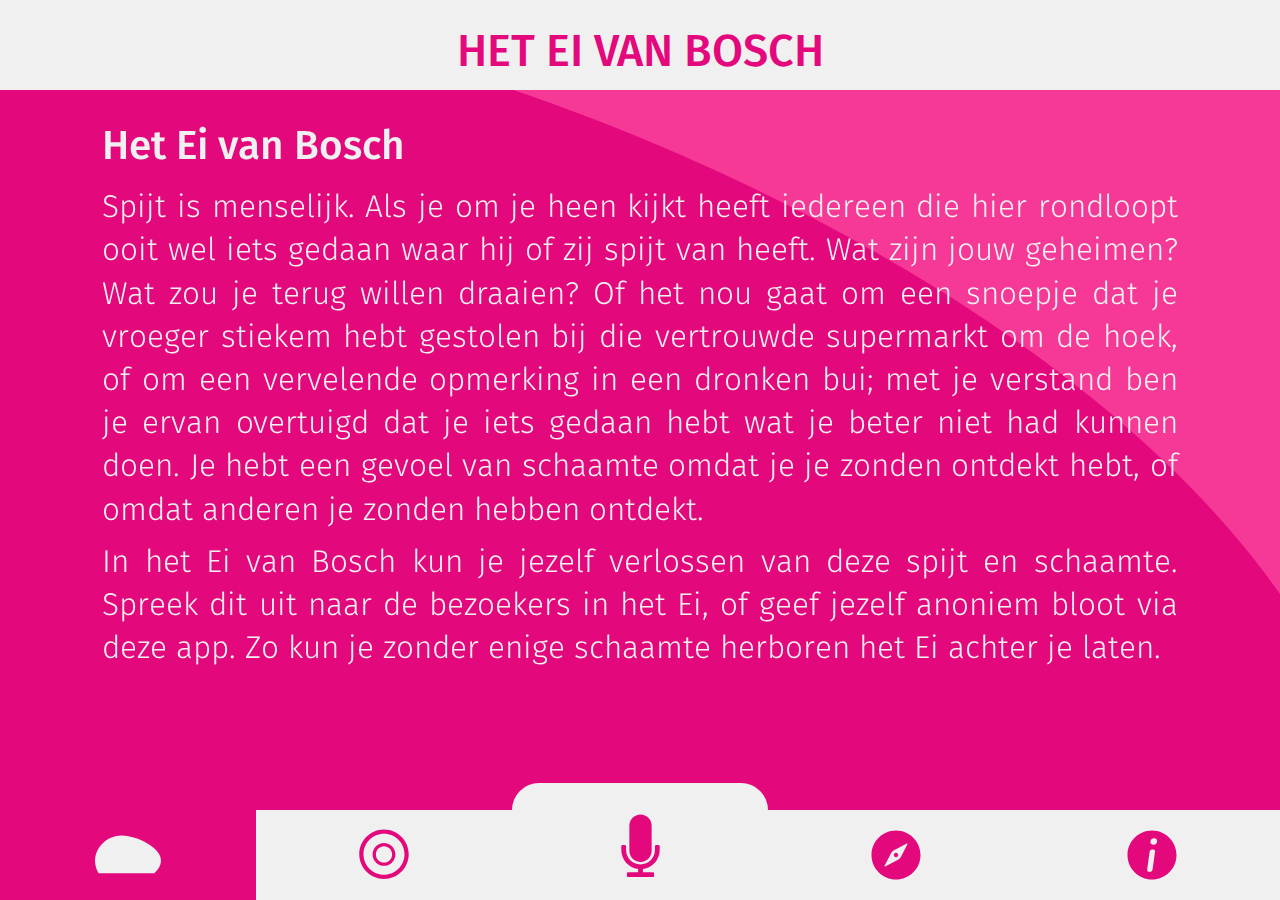
==== index.html @ fee2be6f "Versie 1.0.1 klaar" ====
<!DOCTYPE html>
<html lang="nl">
	<head>
		<title>HET EI VAN BOSCH</title>
		<meta charset="UTF-8" />
		<meta name="viewport" content="user-scalable=no, initial-scale=1, maximum-scale=1, minimum-scale=1" />
		<link rel="stylesheet" href="css/heteivanbosch.css">
		<script src="js/jquery-1.11.1.min.js"></script>
		<script src="phonegap.js"></script>
		<script src="js/heteivanbosch.js"></script>
		<script src="js/audiorecord.js"></script>
	</head>
	<body>

		<div id="background"></div>

		<header class="titel">
			<h1>HET EI VAN BOSCH</h1>
		</header>

<!-- section 1 Ei-->
		<section class="show" id="pagina1">
			<h2>Het Ei van Bosch</h2>
			<p class="just">
				Spijt is menselijk. Als je om je heen kijkt heeft iedereen die hier rondloopt ooit wel iets gedaan waar hij of zij spijt van heeft. Wat zijn jouw geheimen? Wat zou je terug willen draaien? Of het nou gaat om een snoepje dat je vroeger stiekem hebt gestolen bij die vertrouwde supermarkt om de hoek, of  om een vervelende opmerking in een dronken bui; met je verstand ben je ervan overtuigd dat je iets gedaan hebt wat je beter niet had kunnen doen. Je hebt een gevoel van schaamte omdat je je zonden ontdekt hebt, of omdat anderen je zonden hebben ontdekt.
			</p>
			<p class="just">
				In het Ei van Bosch kun je jezelf verlossen van deze spijt en schaamte. Spreek dit uit naar de bezoekers in het Ei, of geef jezelf anoniem bloot via deze app. Zo kun je zonder enige schaamte herboren het Ei achter je laten.
			</p>
		</section>

<!-- section 2 Shine -->
		<section class="hide" id="pagina2">
			<h2>Shine Festival</h2>
			<p class="just">
				Het Ei van Bosch staat oorspronkelijk op een schildersdoek van Jheronimus Bosch. Met het jaar van Bosch in 2016 in het vooruitzicht heeft het Shine festival zich laten inspireren door dit doek:</p>
			<p class="center"><i>"De Tuin der Lusten"</i></p>
			<p class="center"><img src="img/shine/detuinderlusten.jpg" alt="De tuin der lusten"/></p>
			<p class="center">Het Shine Bosch Arts Festival<br>van 7 t/m 17 mei 2015<br>in Den Bosch</p>
		</section>

<!-- section 3 Mic -->
		<section class="hide" id="pagina3">
			<p class="center">
				Spreek hier geheel anoniem uw biecht in.
			</p>
			<div id="btnStart" class="up"></div>
			<p class="center" id="seconds">
				00:00
			</p>
			<div id="btnPlay" class="up"></div>
			<div id="btnSend" class="up"></div>
		</section>

<!-- section 4 Kompas -->
		<section class="hide" id="pagina4">
			<p class="center">
				Volg de richting naar het Ei om uw zonde volledig ongedaan te maken.
			</p>
			<div>
				<img id="kompas" src="img/kompas/kompas.svg" alt="Kompas">
				<img id="weizer" src="img/kompas/weizer.svg" alt="Volg de weizer">
				<p id="afstand">afstand</p>
			</div>
			<!-- Volgende is niet nodig, alleen voor testdoeleinden -->
			<p id="info"><span id="geo"></span><br><span id="com"></span></p>
		</section>

<!-- section 5 Colofon -->
		<section class="hide" id="pagina5">
			<h2>Colofon</h2>
			<p>
				<h3>Studenten<img src="img/colofon/logocmd.svg" alt="CMD"/></h3>
				<ul>
					<li>Lucy Lin</li>
					<li>Luuk Marschalk</li>
					<li>Boudewijn Naaijkens</li>
					<li>Jeanic Smits</li>
					<li>Marit Welsing</li>
				</ul>
				<h3>Docenten<img src="img/colofon/logoavans.svg" alt="Avans"/></h3>
				<ul>
					<li>Peter Hoens</li>
					<li>Bertus Rosier</li>
					<li>Frans van Seggelen</li>
					<li>Robert de Vaan</li>
					<li>Martijn Schuurmans</li>
					<li>Stijn Smulders</li>
					<li>Patty de Vaan-Verboord</li>
				</ul>
				<h3>Contact</h3>
				<ul>
					<li><a href="mailto:heteivanbosch@gmail.com">heteivanbosch@gmail.com</a></li>
				</ul>
				<h3>Het Ei is mede mogelijk gemaakt door:</h3>
				<ul>
					<li>Shine<img src="img/colofon/logoshine.png" alt="shine"/><br>Bosch Arts<br>Festival</li>
				</ul>
				<ul>
					<li>Jeroen Bosch 500<img src="img/colofon/logojb500.png" alt="shine"/></li>
				</ul>
			</p>
		</section>

<!-- buttons -->
		<nav>
			<div class="down" id="btnEi"></div>
			<div class="up" id="btnShine"></div>
			<div id="micwrap">
				<div class="up" id="btnMic"></div>
			</div>
			<div class="up" id="btnKompas"></div>
			<div class="up" id="btnColofon"></div>
		</nav>
	</body>
</html>
---- css/heteivanbosch.css ----
/* 
	#e4087d - kleur
	#f63996 - kleur (licht)
	#f0f0f0 - wit
*/

/* Algemene style elementen -------------------------------------------------*/
@font-face {font-family: "Fira Sans"; src: url("../fonts/FiraSans-Light.ttf"); font-weight: 300;}
@font-face {font-family: "Fira Sans"; src: url("../fonts/FiraSans-Medium.ttf"); font-weight: 500;}

* {
	margin: 0;
	padding: 0;
	border-width: 0;
	border-style: none;
	font-family: "Fira Sans";
	font-size: 3.5vh;
	font-weight: 300;
	line-height: 4.8vh;
	color: #f0f0f0;
	user-select: none;
	-webkit-user-select: none;
	touch-callout: none;
	-webkit-touch-callout: none;
	user-drag: none;
	-webkit-user-drag: none;
}

html, body {
	height: 100%;
	background-color: #f63996;
}

#background {
	background-image: url("../img/achtergrond.svg");
	background-size: 100%;
	background-repeat: no-repeat;
	position: fixed;
	width: 350vmin;   /*  300vw */
	height: 200vmin;  /*  172vw */
	left: -150vmin;   /* -120vw */
	bottom: 0;
}

header {
	position: fixed;
	width: 100vw;
	height: 10vh;
	background-color: #f0f0f0;
}

h1 {
	font-size: 5vh;
	font-weight: 500;
	text-align: center;
	color: #e4087d;
	padding-top: 3.5vh;
}

h2 {
	font-weight: 500;
	font-size: 4.5vh;
	margin-bottom: 2vh;
}

h3 {
	font-weight: 500;
	font-size: 3.5vh;
}

section {
	padding: 2vh 8vw;
	position: fixed;
	top: 12vh;
	bottom: 13vh;
	width: 84vw;
	overflow-y: auto;
}

p {
	margin-bottom: 1vh;
}
.just {
	text-align: justify;
}
.center {
	text-align: center;
}

nav {
	position: fixed;
	bottom: 0;
	width: 100vw;
	height: 13vh;
}

nav>div {
	position: fixed;
	bottom: 0;
	height: 10vh;
	width: 20vw;
	background-color: #f0f0f0;
	background-size: 10vh;
	background-repeat: no-repeat;
	background-position: center;
}

#btnEi {background-image: url("../img/nav/up_ei.svg"); left: 0vw;}
#btnEi.down {background-image: url("../img/nav/down_ei.svg");}
#btnShine {background-image: url("../img/nav/up_shine.svg"); left: 20vw;}
#btnShine.down {background-image: url("../img/nav/down_shine.svg");}
#micwrap {
	left: 40vw;
	height: 13vh;
	background-color: #f0f0f0;
	border-top-left-radius: 3vh;
	border-top-right-radius: 3vh;
}
#btnMic {
	position: absolute;
	top:1vh;left:1vh;right:1vh;bottom:0;
	border-top-left-radius: 2vh;
	border-top-right-radius: 2vh;
	background-image: url("../img/nav/up_mic.svg"); 
	background-size: 13vh;
	background-repeat: no-repeat;
	background-position: center;
}
#btnMic.down {background-image: url("../img/nav/down_mic.svg");}
#btnKompas {background-image: url("../img/nav/up_kompas.svg"); left: 60vw;}
#btnKompas.down {background-image: url("../img/nav/down_kompas.svg");}
#btnColofon {background-image: url("../img/nav/up_colofon.svg"); left: 80vw;}
#btnColofon.down {background-image: url("../img/nav/down_colofon.svg");}

nav .down {background-color: #e4087d;}
nav .up   {background-color: #f0f0f0;}

.show {display: block;}
.hide {display: none;}

/* Pagina 2: Shine ----------------------------------------------------------*/
#pagina2 img {
	width: 84vw;
}

/* Pagina 3: recording ------------------------------------------------------*/
#btnStart {
	width: 50vmin;
	height: 50vmin;
	background-size: 50vmin;
	background-repeat: no-repeat;
	background-position: center;
	margin: 3vh auto;
	background-image: url("../img/record/up_record.svg");
}
#btnStart.down {
	background-image: url("../img/record/down_pause.svg");
}
#btnStart.not {
	background-image: url("../img/record/not_record.svg");
}

#seconds {
	font-size: 6vh;
}

#btnPlay, #btnSend {
	width: 20vmin;
	height: 20vmin;
	background-size: 20vmin;
	background-repeat: no-repeat;
	background-position: center;
}
#btnPlay {
	float: left;
	background-image: url("../img/record/up_play.svg");
}
#btnPlay.down {
	background-image: url("../img/record/down_pause.svg");
}
#btnPlay.not {
	background-image: url("../img/record/not_play.svg");
}
#btnSend {
	float: right;
	background-image: url("../img/record/up_send.svg");
}
#btnSend.down {
	background-image: url("../img/record/down_send.svg");
}
#btnSend.not {
	background-image: url("../img/record/not_send.svg");
}

/* Pagina 4: weizer ---------------------------------------------------------*/
#pagina4 div {
	position: relative;
	height: 50vmin;
	margin: 3vh auto;
	text-align: center;
}
#pagina4 img {
	position: absolute;
	width: 50vmin;
	height: 50vmin;
	top: 0;
	left: 42vw;
	margin-left: -25vmin;
}
#afstand {
	position: absolute;
	width: 84vw;
	top: 23vmin;
	color: #f63996;
	font-size: 3vh;
}
#pagina4 #info {
	text-align: left;
}

/* Pagina 5: colofon --------------------------------------------------------*/
h3 img {
	display: inline-block;
	float: right;
	width: 40vmin;
}
li img {
	display: inline-block;
	float: right;
	width: 20vmin;
}
ul {
	list-style: none;
	margin-bottom: 4vh;
}

li {
	font-size: 3.5vh;
/*	margin-bottom: 1vh;*/
	margin-left: 3vw;
}
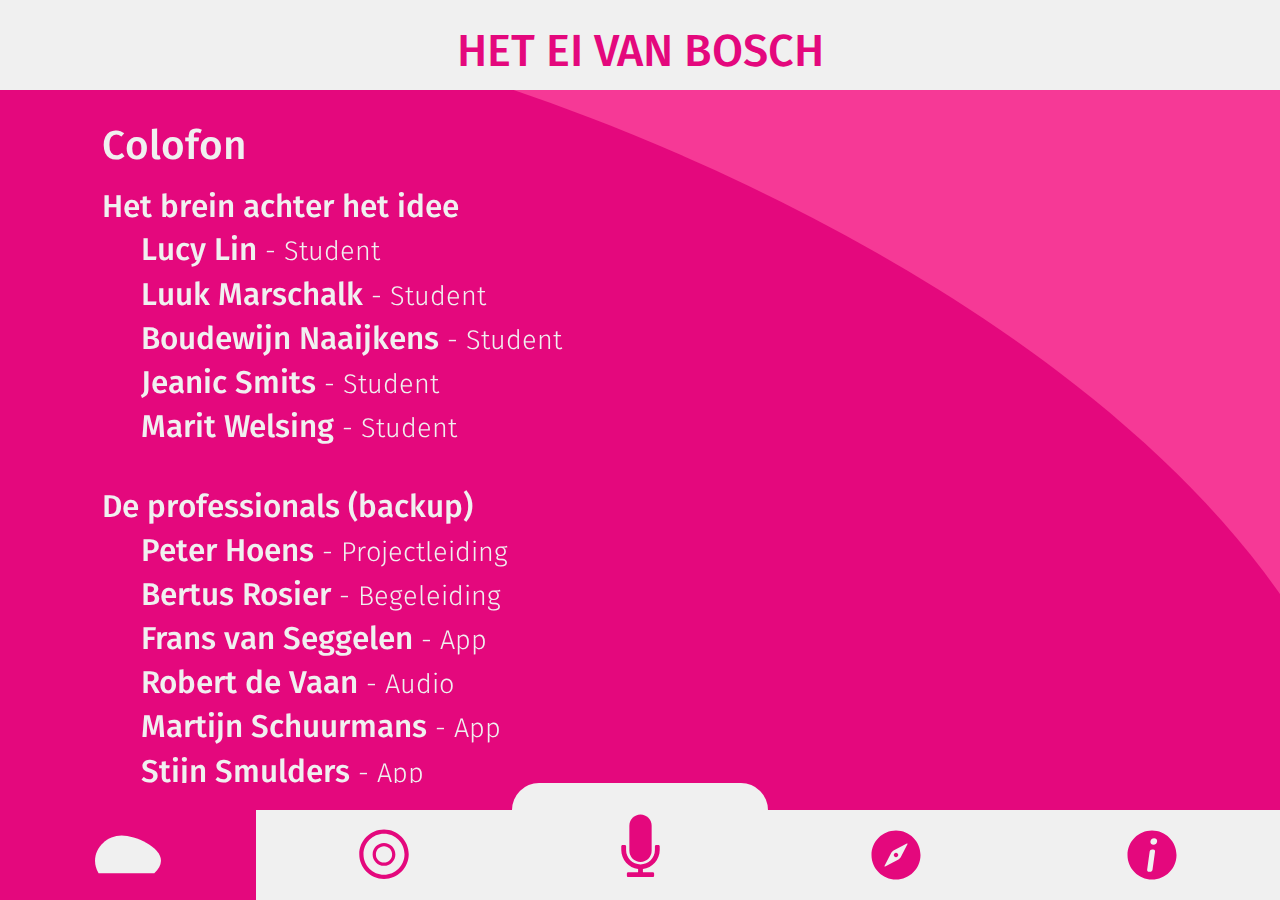
==== commit 076e6ad2: "Colofon aangepast" ====
--- a/index.html
+++ b/index.html
@@ -19,7 +19,7 @@
 		</header>
 
 <!-- section 1 Ei-->
-		<section class="show" id="pagina1">
+		<section class="hide" id="pagina1">
 			<h2>Het Ei van Bosch</h2>
 			<p class="just">
 				Spijt is menselijk. Als je om je heen kijkt heeft iedereen die hier rondloopt ooit wel iets gedaan waar hij of zij spijt van heeft. Wat zijn jouw geheimen? Wat zou je terug willen draaien? Of het nou gaat om een snoepje dat je vroeger stiekem hebt gestolen bij die vertrouwde supermarkt om de hoek, of  om een vervelende opmerking in een dronken bui; met je verstand ben je ervan overtuigd dat je iets gedaan hebt wat je beter niet had kunnen doen. Je hebt een gevoel van schaamte omdat je je zonden ontdekt hebt, of omdat anderen je zonden hebben ontdekt.
@@ -67,37 +67,35 @@
 		</section>
 
 <!-- section 5 Colofon -->
-		<section class="hide" id="pagina5">
+		<section class="show" id="pagina5">
 			<h2>Colofon</h2>
 			<p>
-				<h3>Studenten<img src="img/colofon/logocmd.svg" alt="CMD"/></h3>
+				<h3>Het brein achter het idee</h3>
 				<ul>
-					<li>Lucy Lin</li>
-					<li>Luuk Marschalk</li>
-					<li>Boudewijn Naaijkens</li>
-					<li>Jeanic Smits</li>
-					<li>Marit Welsing</li>
+					<li><span>Lucy Lin</span> - Student</li>
+					<li><span>Luuk Marschalk</span> - Student</li>
+					<li><span>Boudewijn Naaijkens</span> - Student</li>
+					<li><span>Jeanic Smits</span> - Student</li>
+					<li><span>Marit Welsing</span> - Student</li>
 				</ul>
-				<h3>Docenten<img src="img/colofon/logoavans.svg" alt="Avans"/></h3>
+				<h3>De professionals (backup)</h3>
 				<ul>
-					<li>Peter Hoens</li>
-					<li>Bertus Rosier</li>
-					<li>Frans van Seggelen</li>
-					<li>Robert de Vaan</li>
-					<li>Martijn Schuurmans</li>
-					<li>Stijn Smulders</li>
-					<li>Patty de Vaan-Verboord</li>
+					<li><span>Peter Hoens</span> - Projectleiding</li>
+					<li><span>Bertus Rosier</span> - Begeleiding</li>
+					<li><span>Frans van Seggelen</span> - App</li>
+					<li><span>Robert de Vaan</span> - Audio</li>
+					<li><span>Martijn Schuurmans</span> - App</li>
+					<li><span>Stijn Smulders</span> - App</li>
+					<li><span>Selwyn Hoeks</span> - Sound design</li>
+					<li><span>Patty de Vaan-Verboord</span> - Communicatie</li>
 				</ul>
 				<h3>Contact</h3>
 				<ul>
 					<li><a href="mailto:heteivanbosch@gmail.com">heteivanbosch@gmail.com</a></li>
 				</ul>
-				<h3>Het Ei is mede mogelijk gemaakt door:</h3>
+				<h3>Mede mogelijk gemaakt door:</h3>
 				<ul>
-					<li>Shine<img src="img/colofon/logoshine.png" alt="shine"/><br>Bosch Arts<br>Festival</li>
-				</ul>
-				<ul>
-					<li>Jeroen Bosch 500<img src="img/colofon/logojb500.png" alt="shine"/></li>
+					<img src="img/colofon/logos.png" alt="Logos"/>
 				</ul>
 			</p>
 		</section>
--- a/css/heteivanbosch.css
+++ b/css/heteivanbosch.css
@@ -219,23 +219,20 @@
 }
 
 /* Pagina 5: colofon --------------------------------------------------------*/
-h3 img {
-	display: inline-block;
-	float: right;
-	width: 40vmin;
-}
-li img {
-	display: inline-block;
-	float: right;
-	width: 20vmin;
-}
 ul {
 	list-style: none;
 	margin-bottom: 4vh;
 }
 
 li {
-	font-size: 3.5vh;
+	font-size: 3vh;
 /*	margin-bottom: 1vh;*/
 	margin-left: 3vw;
 }
+#pagina5 img {
+	width: 84vmin;
+	margin-top: 4vh;
+}
+#pagina5 span{
+	font-weight: 500;
+}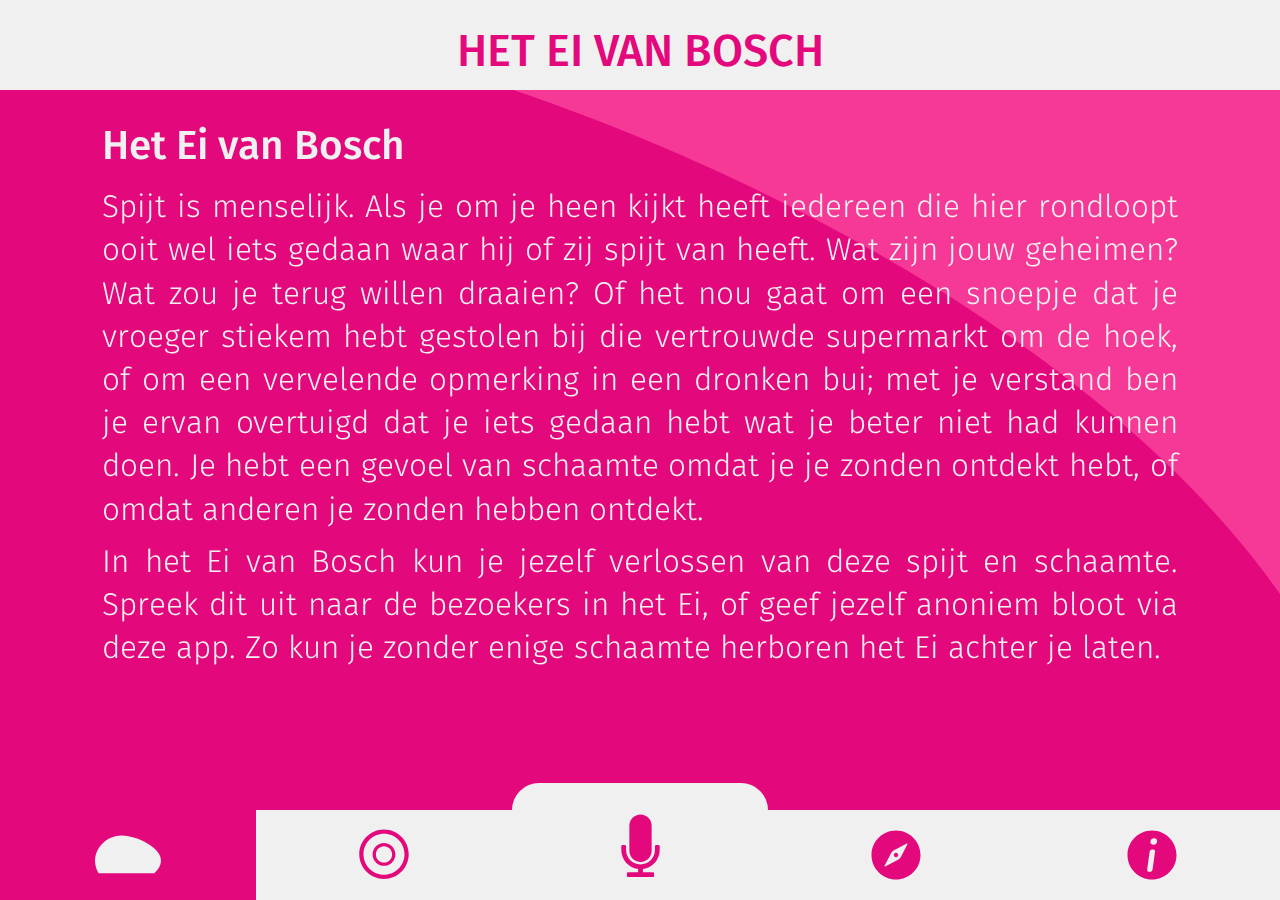
==== commit 8fe076fa: "Wel op pag1 beginnen" ====
--- a/index.html
+++ b/index.html
@@ -19,7 +19,7 @@
 		</header>
 
 <!-- section 1 Ei-->
-		<section class="hide" id="pagina1">
+		<section class="show" id="pagina1">
 			<h2>Het Ei van Bosch</h2>
 			<p class="just">
 				Spijt is menselijk. Als je om je heen kijkt heeft iedereen die hier rondloopt ooit wel iets gedaan waar hij of zij spijt van heeft. Wat zijn jouw geheimen? Wat zou je terug willen draaien? Of het nou gaat om een snoepje dat je vroeger stiekem hebt gestolen bij die vertrouwde supermarkt om de hoek, of  om een vervelende opmerking in een dronken bui; met je verstand ben je ervan overtuigd dat je iets gedaan hebt wat je beter niet had kunnen doen. Je hebt een gevoel van schaamte omdat je je zonden ontdekt hebt, of omdat anderen je zonden hebben ontdekt.
@@ -67,7 +67,7 @@
 		</section>
 
 <!-- section 5 Colofon -->
-		<section class="show" id="pagina5">
+		<section class="hide" id="pagina5">
 			<h2>Colofon</h2>
 			<p>
 				<h3>Het brein achter het idee</h3>
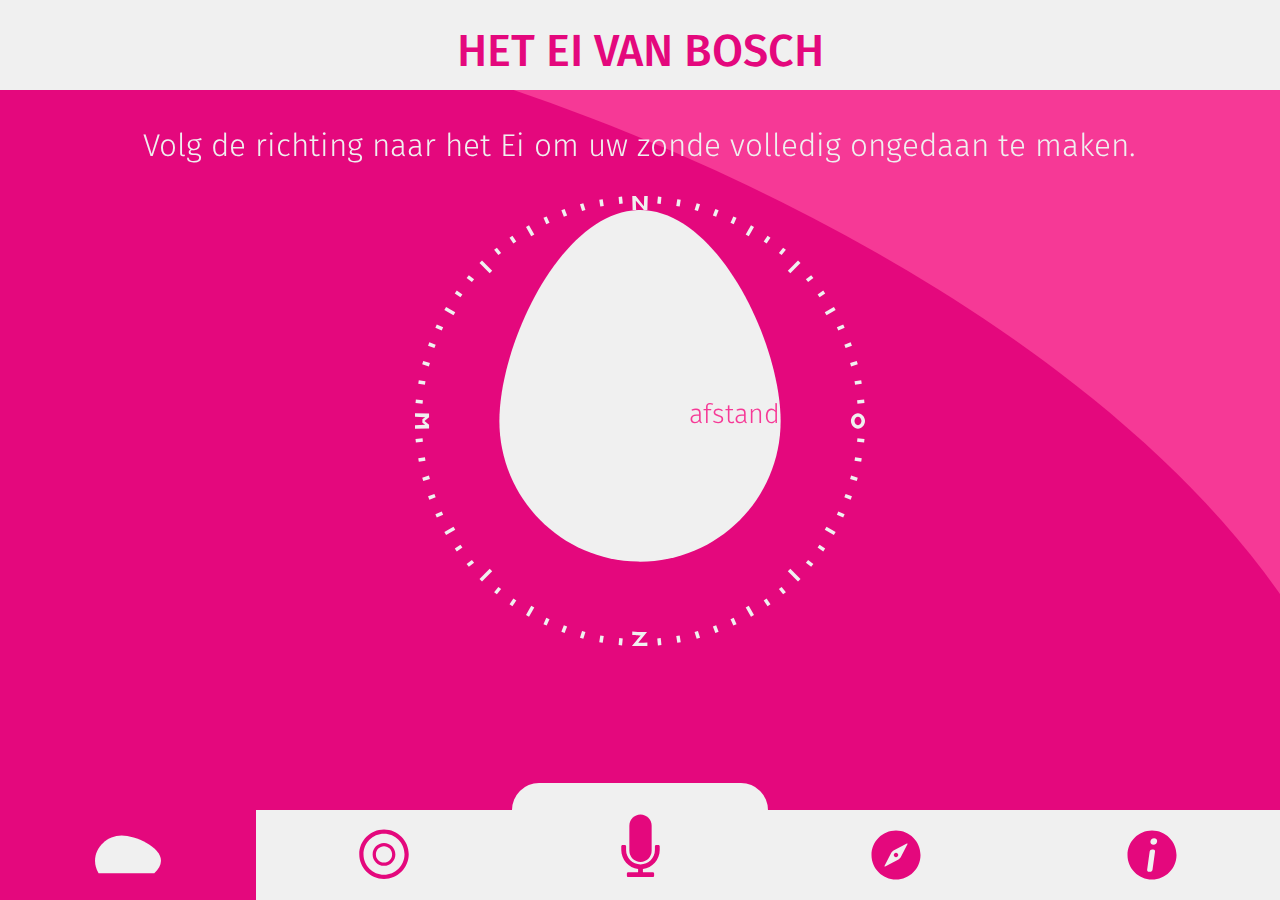
==== commit ff5e35b9: "weizer meer IN kompas gehangen" ====
--- a/index.html
+++ b/index.html
@@ -19,7 +19,7 @@
 		</header>
 
 <!-- section 1 Ei-->
-		<section class="show" id="pagina1">
+		<section class="hide" id="pagina1">
 			<h2>Het Ei van Bosch</h2>
 			<p class="just">
 				Spijt is menselijk. Als je om je heen kijkt heeft iedereen die hier rondloopt ooit wel iets gedaan waar hij of zij spijt van heeft. Wat zijn jouw geheimen? Wat zou je terug willen draaien? Of het nou gaat om een snoepje dat je vroeger stiekem hebt gestolen bij die vertrouwde supermarkt om de hoek, of  om een vervelende opmerking in een dronken bui; met je verstand ben je ervan overtuigd dat je iets gedaan hebt wat je beter niet had kunnen doen. Je hebt een gevoel van schaamte omdat je je zonden ontdekt hebt, of omdat anderen je zonden hebben ontdekt.
@@ -53,13 +53,14 @@
 		</section>
 
 <!-- section 4 Kompas -->
-		<section class="hide" id="pagina4">
+		<section class="show" id="pagina4">
 			<p class="center">
 				Volg de richting naar het Ei om uw zonde volledig ongedaan te maken.
 			</p>
-			<div>
-				<img id="kompas" src="img/kompas/kompas.svg" alt="Kompas">
-				<img id="weizer" src="img/kompas/weizer.svg" alt="Volg de weizer">
+			<div id="pag4wrap">
+				<div id="kompas">
+					<div id="weizer"></div>
+				</div>
 				<p id="afstand">afstand</p>
 			</div>
 			<!-- Volgende is niet nodig, alleen voor testdoeleinden -->
@@ -78,16 +79,21 @@
 					<li><span>Jeanic Smits</span> - Student</li>
 					<li><span>Marit Welsing</span> - Student</li>
 				</ul>
-				<h3>De professionals (backup)</h3>
+				<h3>Professionele ondersteuning</h3>
 				<ul>
 					<li><span>Peter Hoens</span> - Projectleiding</li>
 					<li><span>Bertus Rosier</span> - Begeleiding</li>
+					<li><span>Linda Schouten</span> - Blokcoördinator</li>
 					<li><span>Frans van Seggelen</span> - App</li>
 					<li><span>Robert de Vaan</span> - Audio</li>
 					<li><span>Martijn Schuurmans</span> - App</li>
 					<li><span>Stijn Smulders</span> - App</li>
+					<li><span>Paul Wagener</span> - App stores</li>
 					<li><span>Selwyn Hoeks</span> - Sound design</li>
 					<li><span>Patty de Vaan-Verboord</span> - Communicatie</li>
+					<li><span>Yorick Poortvliet</span> - DMX</li>
+					<li><span>Frans Schapendonk</span> - Metaalconstructie</li>
+					<li><span>Robbert Vulders</span> - Metaalconstructie</li>
 				</ul>
 				<h3>Contact</h3>
 				<ul>
--- a/css/heteivanbosch.css
+++ b/css/heteivanbosch.css
@@ -193,26 +193,31 @@
 }
 
 /* Pagina 4: weizer ---------------------------------------------------------*/
-#pagina4 div {
+#pag4wrap {
 	position: relative;
 	height: 50vmin;
+	width: 50vmin;
 	margin: 3vh auto;
-	text-align: center;
-}
-#pagina4 img {
-	position: absolute;
-	width: 50vmin;
-	height: 50vmin;
-	top: 0;
-	left: 42vw;
-	margin-left: -25vmin;
+}
+#kompas {
+	position: absolute;
+	height: 50vmin;
+	width: 50vmin;
+	background-image: url("../img/kompas/kompas.svg");
+}
+#weizer {
+	position: absolute;
+	height: 50vmin;
+	width: 50vmin;
+	background-image: url("../img/kompas/weizer.svg");
 }
 #afstand {
 	position: absolute;
-	width: 84vw;
-	top: 23vmin;
+	width: 50vw;
+	top: 22vmin;
 	color: #f63996;
 	font-size: 3vh;
+	text-align: center;
 }
 #pagina4 #info {
 	text-align: left;
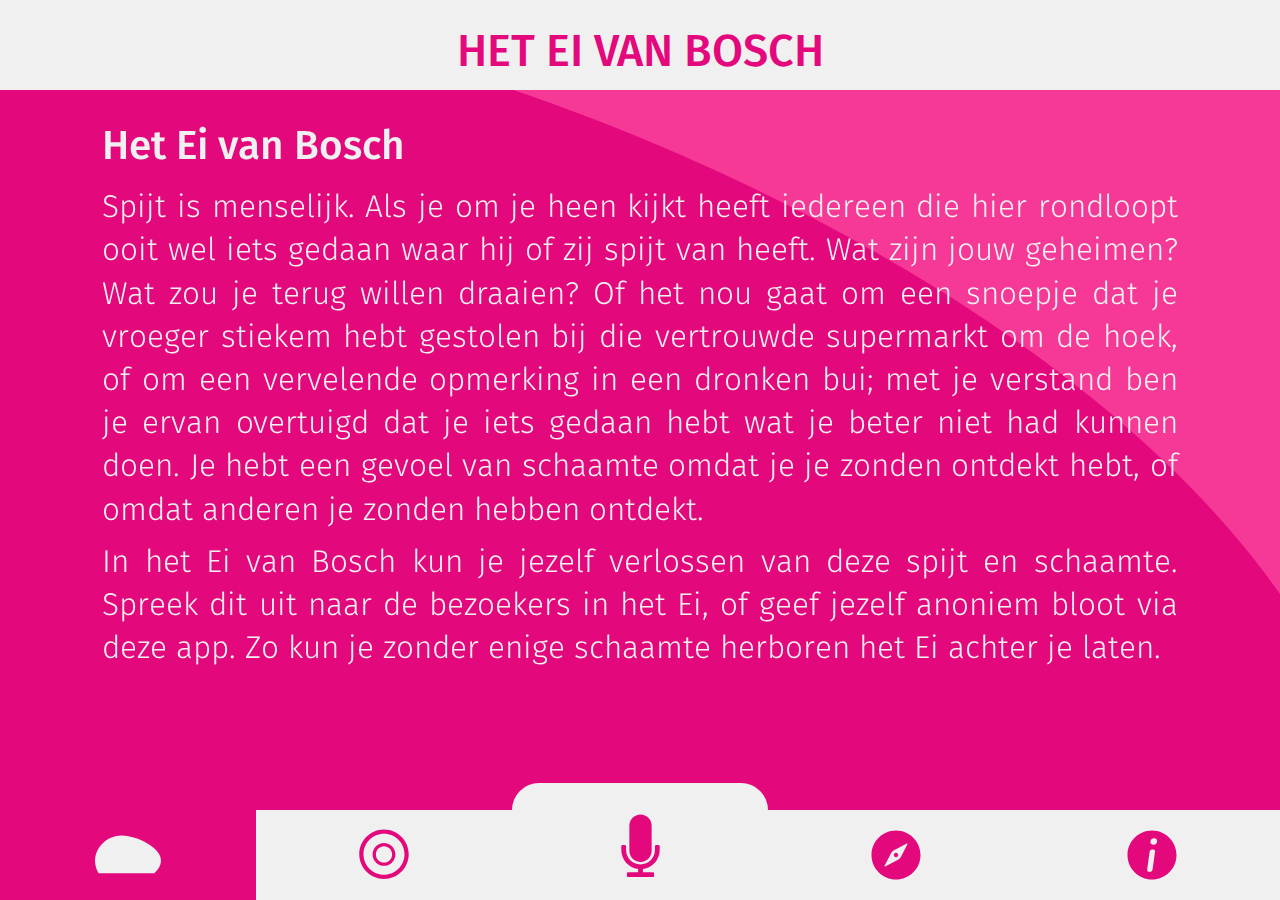
==== commit fef415a8: "Wel met juiste pagina beginnen" ====
--- a/index.html
+++ b/index.html
@@ -19,7 +19,7 @@
 		</header>
 
 <!-- section 1 Ei-->
-		<section class="hide" id="pagina1">
+		<section class="show" id="pagina1">
 			<h2>Het Ei van Bosch</h2>
 			<p class="just">
 				Spijt is menselijk. Als je om je heen kijkt heeft iedereen die hier rondloopt ooit wel iets gedaan waar hij of zij spijt van heeft. Wat zijn jouw geheimen? Wat zou je terug willen draaien? Of het nou gaat om een snoepje dat je vroeger stiekem hebt gestolen bij die vertrouwde supermarkt om de hoek, of  om een vervelende opmerking in een dronken bui; met je verstand ben je ervan overtuigd dat je iets gedaan hebt wat je beter niet had kunnen doen. Je hebt een gevoel van schaamte omdat je je zonden ontdekt hebt, of omdat anderen je zonden hebben ontdekt.
@@ -53,7 +53,7 @@
 		</section>
 
 <!-- section 4 Kompas -->
-		<section class="show" id="pagina4">
+		<section class="hide" id="pagina4">
 			<p class="center">
 				Volg de richting naar het Ei om uw zonde volledig ongedaan te maken.
 			</p>
